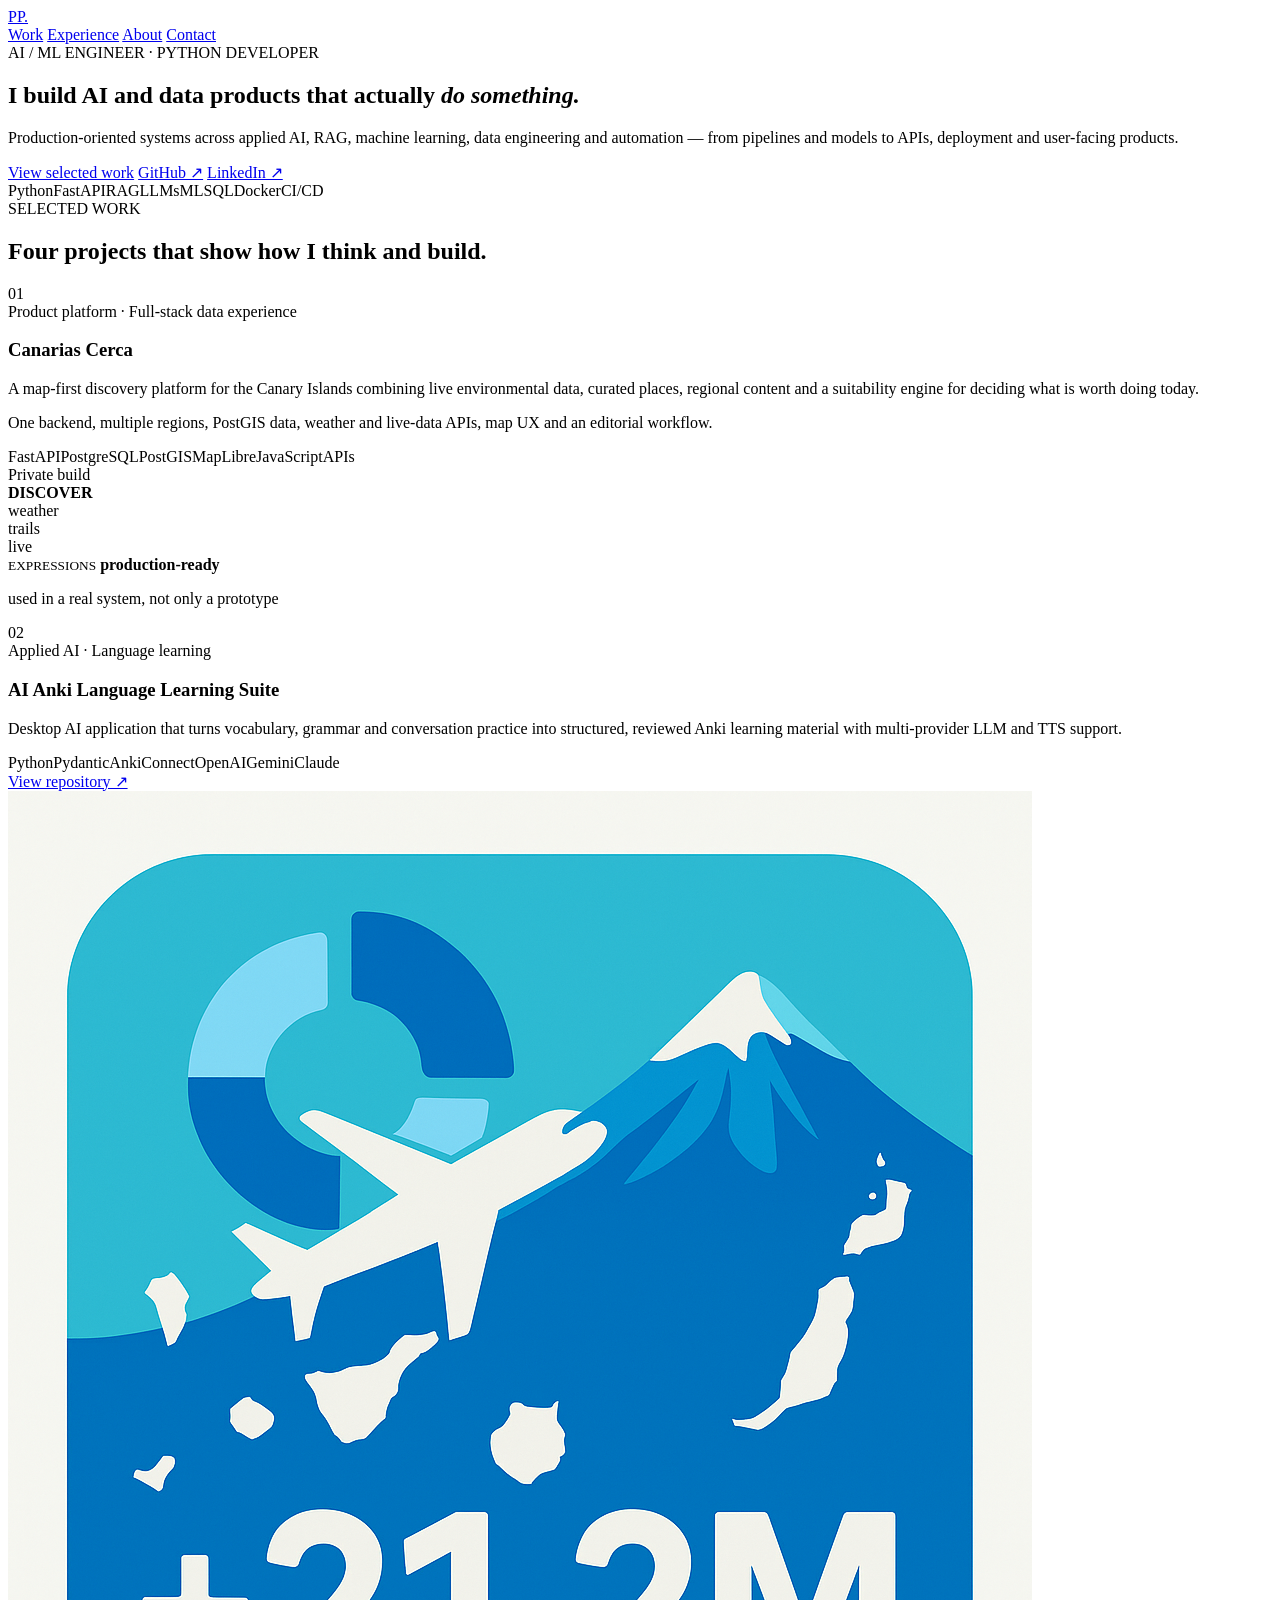
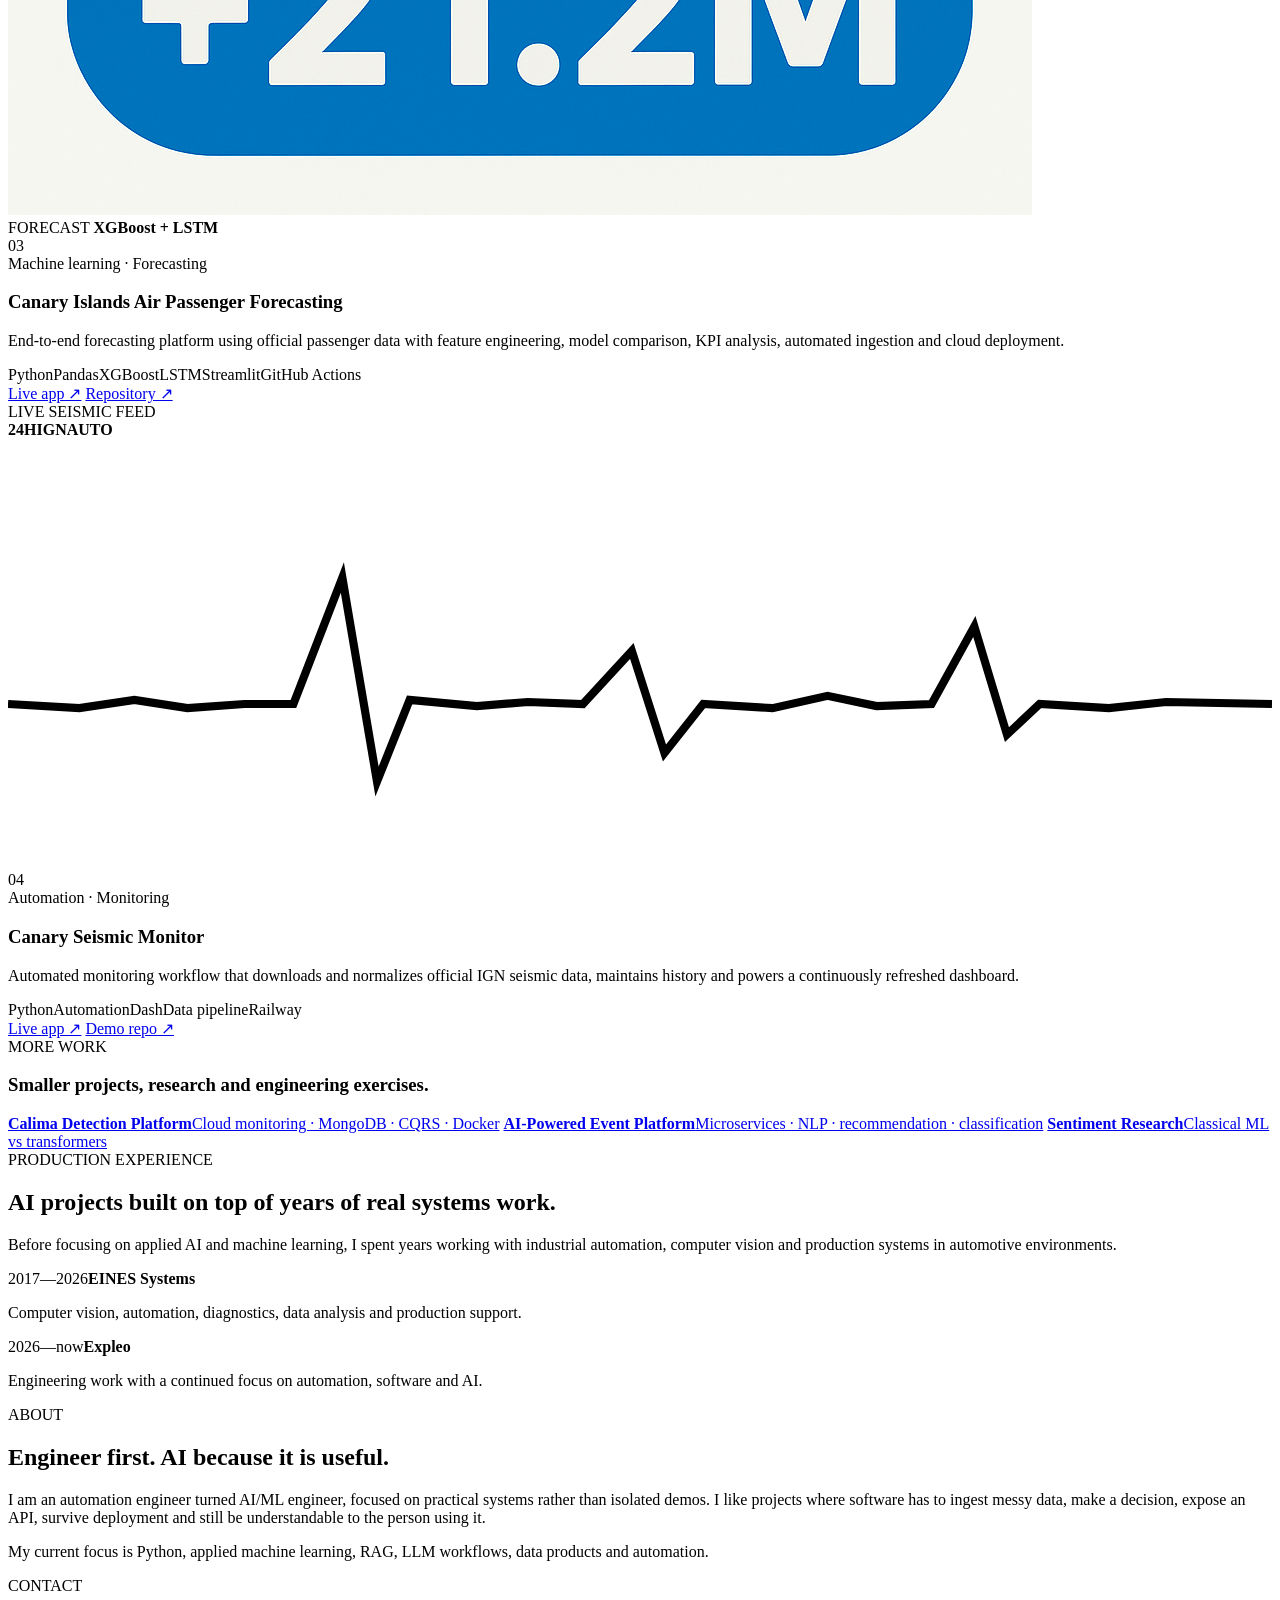
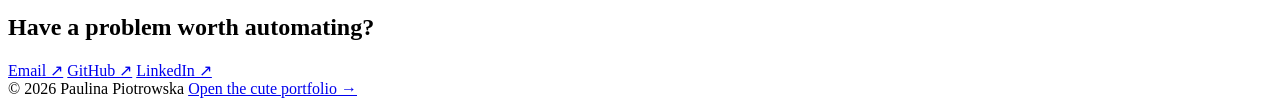
==== v2/index.html @ 3b8c7a85 "Add new portfolio v2" ====
<!DOCTYPE html>
<html lang="en">
<head>
  <meta charset="UTF-8">
  <meta name="viewport" content="width=device-width, initial-scale=1.0">
  <meta name="description" content="Paulina Piotrowska — AI/ML Engineer and Python Developer building production-oriented AI, data and automation systems.">
  <title>Paulina Piotrowska — AI/ML Engineer</title>
  <link rel="preconnect" href="https://fonts.googleapis.com">
  <link rel="preconnect" href="https://fonts.gstatic.com" crossorigin>
  <link href="https://fonts.googleapis.com/css2?family=DM+Sans:wght@400;500;600;700&family=Manrope:wght@500;600;700;800&display=swap" rel="stylesheet">
  <link rel="stylesheet" href="styles.css">
</head>
<body>
  <header class="site-header">
    <a class="brand" href="#top">PP<span>.</span></a>
    <nav aria-label="Primary navigation">
      <a href="#work">Work</a>
      <a href="#experience">Experience</a>
      <a href="#about">About</a>
      <a href="#contact">Contact</a>
    </nav>
  </header>

  <main id="top">
    <section class="hero shell">
      <div class="eyebrow">AI / ML ENGINEER · PYTHON DEVELOPER</div>
      <h1>I build AI and data products that actually <em>do something.</em></h1>
      <p class="hero-copy">
        Production-oriented systems across applied AI, RAG, machine learning, data engineering
        and automation — from pipelines and models to APIs, deployment and user-facing products.
      </p>
      <div class="hero-actions">
        <a class="button primary" href="#work">View selected work</a>
        <a class="button ghost" href="https://github.com/paulinap92" target="_blank" rel="noopener noreferrer">GitHub ↗</a>
        <a class="button ghost" href="https://www.linkedin.com/in/paulina-piotrowska-859b17122/" target="_blank" rel="noopener noreferrer">LinkedIn ↗</a>
      </div>
      <div class="hero-meta" aria-label="Core technologies">
        <span>Python</span><span>FastAPI</span><span>RAG</span><span>LLMs</span><span>ML</span><span>SQL</span><span>Docker</span><span>CI/CD</span>
      </div>
    </section>

    <section id="work" class="shell work-section">
      <div class="section-heading">
        <span class="kicker">SELECTED WORK</span>
        <h2>Four projects that show how I think and build.</h2>
      </div>

      <article class="project project-featured">
        <div class="project-copy">
          <div class="project-number">01</div>
          <div class="project-label">Product platform · Full-stack data experience</div>
          <h3>Canarias Cerca</h3>
          <p>
            A map-first discovery platform for the Canary Islands combining live environmental data,
            curated places, regional content and a suitability engine for deciding what is worth doing today.
          </p>
          <p class="project-detail">
            One backend, multiple regions, PostGIS data, weather and live-data APIs, map UX and an editorial workflow.
          </p>
          <div class="stack">
            <span>FastAPI</span><span>PostgreSQL</span><span>PostGIS</span><span>MapLibre</span><span>JavaScript</span><span>APIs</span>
          </div>
          <div class="project-links">
            <span class="private-badge">Private build</span>
          </div>
        </div>
        <div class="project-visual map-visual" aria-hidden="true">
          <div class="map-topbar"><span></span><span></span><span></span></div>
          <div class="map-sidebar">
            <strong>DISCOVER</strong>
            <i></i><i></i><i class="short"></i>
            <div class="mini-cards"><b></b><b></b><b></b></div>
          </div>
          <div class="island island-one"></div>
          <div class="island island-two"></div>
          <div class="island island-three"></div>
          <div class="map-chip chip-one">weather</div>
          <div class="map-chip chip-two">trails</div>
          <div class="map-chip chip-three">live</div>
        </div>
      </article>

      <div class="project-grid">
        <article class="project compact">
          <div class="project-visual anki-visual" aria-hidden="true">
            <div class="window-bar"><span></span><span></span><span></span></div>
            <div class="anki-layout">
              <div class="anki-nav"></div>
              <div class="anki-main">
                <div class="line wide"></div><div class="line"></div>
                <div class="anki-card">
                  <small>EXPRESSIONS</small>
                  <strong>production-ready</strong>
                  <p>used in a real system, not only a prototype</p>
                </div>
                <div class="anki-buttons"><b></b><b></b><b></b></div>
              </div>
            </div>
          </div>
          <div class="project-number">02</div>
          <div class="project-label">Applied AI · Language learning</div>
          <h3>AI Anki Language Learning Suite</h3>
          <p>
            Desktop AI application that turns vocabulary, grammar and conversation practice into structured,
            reviewed Anki learning material with multi-provider LLM and TTS support.
          </p>
          <div class="stack">
            <span>Python</span><span>Pydantic</span><span>AnkiConnect</span><span>OpenAI</span><span>Gemini</span><span>Claude</span>
          </div>
          <a class="text-link" href="https://github.com/paulinap92/ai-anki-language-assistant" target="_blank" rel="noopener noreferrer">View repository ↗</a>
        </article>

        <article class="project compact">
          <div class="project-visual forecast-visual">
            <img src="../dashboard_icon.png" alt="Air passenger forecasting dashboard preview">
            <div class="forecast-overlay">
              <span>FORECAST</span>
              <strong>XGBoost + LSTM</strong>
            </div>
          </div>
          <div class="project-number">03</div>
          <div class="project-label">Machine learning · Forecasting</div>
          <h3>Canary Islands Air Passenger Forecasting</h3>
          <p>
            End-to-end forecasting platform using official passenger data with feature engineering,
            model comparison, KPI analysis, automated ingestion and cloud deployment.
          </p>
          <div class="stack">
            <span>Python</span><span>Pandas</span><span>XGBoost</span><span>LSTM</span><span>Streamlit</span><span>GitHub Actions</span>
          </div>
          <div class="dual-links">
            <a class="text-link" href="https://canary-islands-air-passenger-forecasting-vzjqeewcif6zozww6edre.streamlit.app/" target="_blank" rel="noopener noreferrer">Live app ↗</a>
            <a class="text-link muted" href="https://github.com/paulinap92/canary-islands-air-passenger-forecasting" target="_blank" rel="noopener noreferrer">Repository ↗</a>
          </div>
        </article>

        <article class="project compact">
          <div class="project-visual seismic-visual" aria-hidden="true">
            <div class="seismic-header">LIVE SEISMIC FEED</div>
            <div class="seismic-kpis"><b>24H</b><b>IGN</b><b>AUTO</b></div>
            <svg viewBox="0 0 620 210" role="presentation">
              <polyline points="0,130 35,132 62,128 88,132 116,130 140,130 164,68 181,168 197,128 230,131 255,129 282,130 306,104 322,154 341,130 375,132 402,126 426,131 453,130 474,92 490,145 506,130 540,132 568,129 620,130" fill="none" stroke="currentColor" stroke-width="4"/>
            </svg>
          </div>
          <div class="project-number">04</div>
          <div class="project-label">Automation · Monitoring</div>
          <h3>Canary Seismic Monitor</h3>
          <p>
            Automated monitoring workflow that downloads and normalizes official IGN seismic data,
            maintains history and powers a continuously refreshed dashboard.
          </p>
          <div class="stack">
            <span>Python</span><span>Automation</span><span>Dash</span><span>Data pipeline</span><span>Railway</span>
          </div>
          <div class="dual-links">
            <a class="text-link" href="https://canary-seismic-monitor-production.up.railway.app/" target="_blank" rel="noopener noreferrer">Live app ↗</a>
            <a class="text-link muted" href="https://github.com/everyday-automated/canary-seismic-monitor-demo" target="_blank" rel="noopener noreferrer">Demo repo ↗</a>
          </div>
        </article>
      </div>

      <div class="more-work">
        <div>
          <span class="kicker">MORE WORK</span>
          <h3>Smaller projects, research and engineering exercises.</h3>
        </div>
        <div class="more-links">
          <a href="https://github.com/paulinap92/calima-detection-dashboard" target="_blank" rel="noopener noreferrer"><strong>Calima Detection Platform</strong><span>Cloud monitoring · MongoDB · CQRS · Docker</span></a>
          <a href="https://github.com/paulinap92/event-platform-ml-microservices" target="_blank" rel="noopener noreferrer"><strong>AI-Powered Event Platform</strong><span>Microservices · NLP · recommendation · classification</span></a>
          <a href="https://github.com/paulinap92/sentiment-analysis-research" target="_blank" rel="noopener noreferrer"><strong>Sentiment Research</strong><span>Classical ML vs transformers</span></a>
        </div>
      </div>
    </section>

    <section id="experience" class="experience-section">
      <div class="shell experience-inner">
        <div>
          <span class="kicker light">PRODUCTION EXPERIENCE</span>
          <h2>AI projects built on top of years of real systems work.</h2>
        </div>
        <div class="experience-copy">
          <p>
            Before focusing on applied AI and machine learning, I spent years working with industrial automation,
            computer vision and production systems in automotive environments.
          </p>
          <div class="timeline">
            <div><span>2017—2026</span><strong>EINES Systems</strong><p>Computer vision, automation, diagnostics, data analysis and production support.</p></div>
            <div><span>2026—now</span><strong>Expleo</strong><p>Engineering work with a continued focus on automation, software and AI.</p></div>
          </div>
        </div>
      </div>
    </section>

    <section id="about" class="shell about-section">
      <div class="portrait" aria-label="Portrait of Paulina Piotrowska"></div>
      <div class="about-copy">
        <span class="kicker">ABOUT</span>
        <h2>Engineer first. AI because it is useful.</h2>
        <p>
          I am an automation engineer turned AI/ML engineer, focused on practical systems rather than isolated demos.
          I like projects where software has to ingest messy data, make a decision, expose an API, survive deployment
          and still be understandable to the person using it.
        </p>
        <p>
          My current focus is Python, applied machine learning, RAG, LLM workflows, data products and automation.
        </p>
      </div>
    </section>

    <section id="contact" class="contact-section shell">
      <span class="kicker">CONTACT</span>
      <h2>Have a problem worth automating?</h2>
      <div class="contact-links">
        <a href="mailto:paulina.piotrowska.p@gmail.com">Email ↗</a>
        <a href="https://github.com/paulinap92" target="_blank" rel="noopener noreferrer">GitHub ↗</a>
        <a href="https://www.linkedin.com/in/paulina-piotrowska-859b17122/" target="_blank" rel="noopener noreferrer">LinkedIn ↗</a>
      </div>
    </section>
  </main>

  <footer class="shell">
    <span>© 2026 Paulina Piotrowska</span>
    <a href="../">Open the cute portfolio →</a>
  </footer>
</body>
</html>
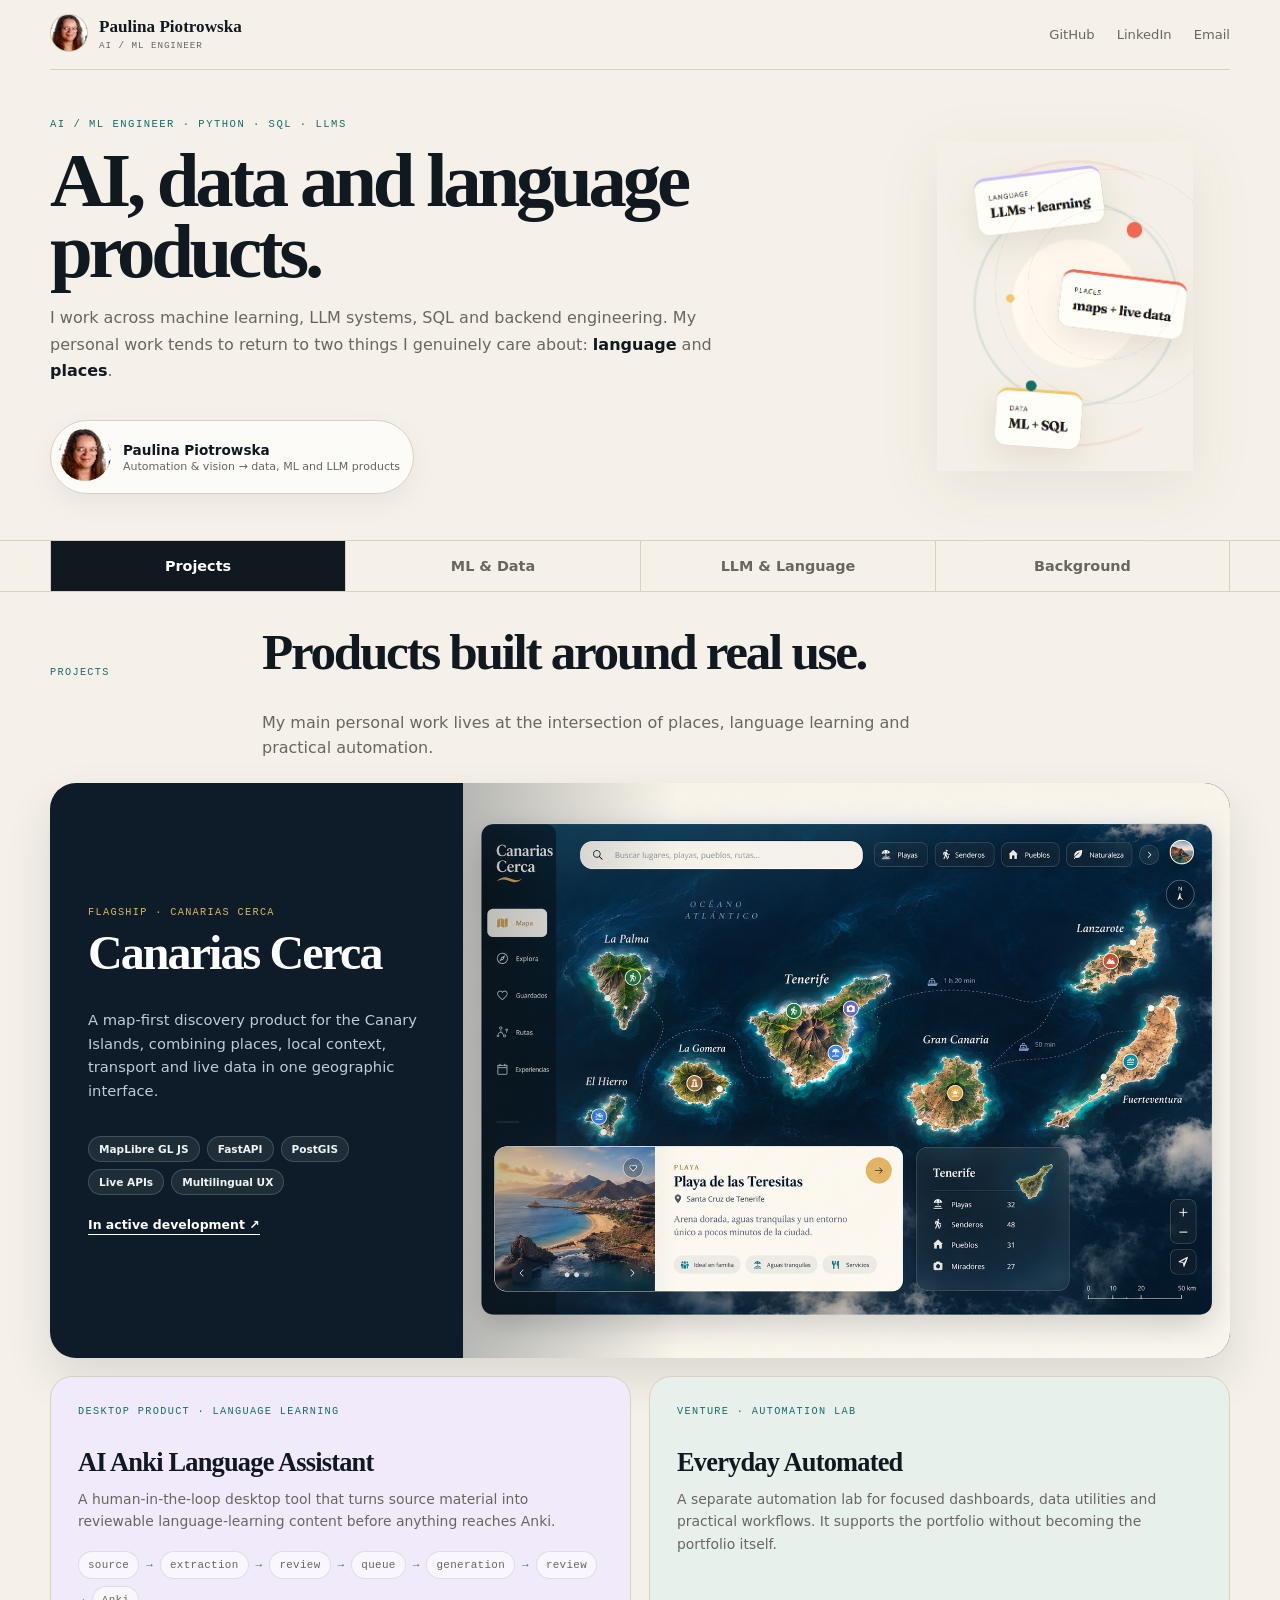
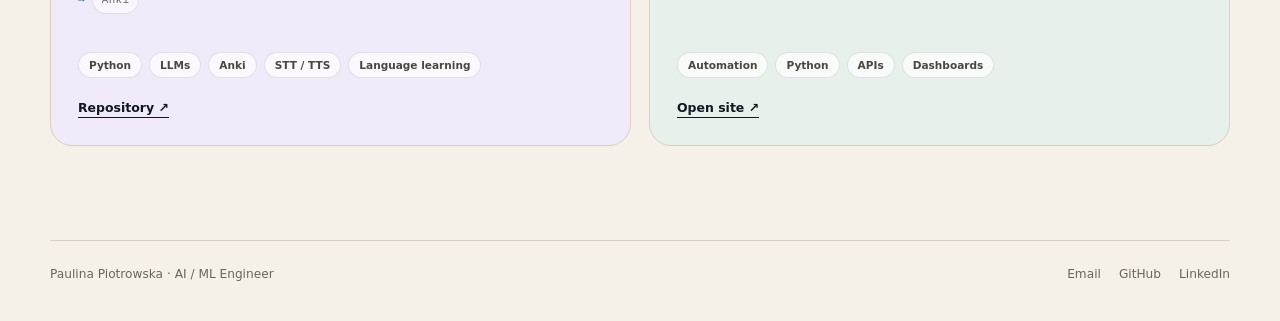
==== commit 9d8cb8cc: "Publish portfolio redesign v17" ====
--- a/v2/index.html
+++ b/v2/index.html
@@ -1,226 +1,141 @@
 <!DOCTYPE html>
+
 <html lang="en">
 <head>
-  <meta charset="UTF-8">
-  <meta name="viewport" content="width=device-width, initial-scale=1.0">
-  <meta name="description" content="Paulina Piotrowska — AI/ML Engineer and Python Developer building production-oriented AI, data and automation systems.">
-  <title>Paulina Piotrowska — AI/ML Engineer</title>
-  <link rel="preconnect" href="https://fonts.googleapis.com">
-  <link rel="preconnect" href="https://fonts.gstatic.com" crossorigin>
-  <link href="https://fonts.googleapis.com/css2?family=DM+Sans:wght@400;500;600;700&family=Manrope:wght@500;600;700;800&display=swap" rel="stylesheet">
-  <link rel="stylesheet" href="styles.css">
+<meta charset="utf-8"/>
+<meta content="width=device-width,initial-scale=1" name="viewport"/>
+<title>Paulina Piotrowska — AI / ML Engineer</title>
+<meta content="Paulina Piotrowska — AI/ML, data, language and travel products." name="description"/>
+<style>
+:root{--bg:#f5f1e8;--surface:#fffdf8;--ink:#101820;--muted:#68665f;--line:#d8d0c3;--gold:#e2b24d;--teal:#176d6b;--lav:#ddd4fa;--coral:#ef6a50;--dark:#0d1d29;--serif:Georgia,'Times New Roman',serif;--sans:Inter,ui-sans-serif,system-ui,-apple-system,'Segoe UI',sans-serif;--mono:'SFMono-Regular',Consolas,monospace}
+*{box-sizing:border-box} html{scroll-behavior:smooth} body{margin:0;background:var(--bg);color:var(--ink);font-family:var(--sans)} a{color:inherit} button{font:inherit} .shell{width:min(1180px,calc(100% - 40px));margin:auto}
+.topbar{height:70px;border-bottom:1px solid var(--line);display:flex;align-items:center;justify-content:space-between} .brand{display:flex;align-items:center;gap:11px;text-decoration:none} .brand-photo{width:38px;height:38px;border-radius:50%;object-fit:cover;border:1px solid rgba(16,24,32,.12);background:#e8e1d7} .brand-name{font-family:var(--serif);font-size:1.07rem;font-weight:700;line-height:1} .brand-role{font-family:var(--mono);font-size:.58rem;letter-spacing:.1em;color:var(--muted);margin-top:4px} .toplinks{display:flex;gap:22px;align-items:center} .toplinks a{font-size:.82rem;color:var(--muted);text-decoration:none} .toplinks a:hover{color:var(--ink)}
+.hero{display:grid;grid-template-columns:minmax(0,1.15fr) 360px;gap:54px;align-items:center;padding:62px 0 58px} .eyebrow{font-family:var(--mono);font-size:.66rem;letter-spacing:.14em;text-transform:uppercase;color:var(--teal)} .hero h1{font-family:var(--serif);font-size:clamp(3.2rem,6vw,5.75rem);line-height:.92;letter-spacing:-.055em;margin:16px 0 18px;max-width:740px} .hero-copy>p{max-width:670px;color:var(--muted);line-height:1.65;font-size:1rem} .hero-copy strong{color:var(--ink)} .profile-chip{display:inline-flex;align-items:center;gap:12px;margin-top:20px;padding:8px 13px 8px 8px;background:rgba(255,255,255,.7);border:1px solid var(--line);border-radius:999px;box-shadow:0 10px 28px rgba(30,25,20,.05)} .profile-chip img{width:52px;height:52px;border-radius:50%;object-fit:cover;background:#e9e1d6} .profile-chip b{display:block;font-size:.85rem} .profile-chip span{display:block;font-size:.69rem;color:var(--muted);margin-top:2px} .orbit-wrap{height:330px;display:flex;justify-content:center;align-items:center} .orbit-wrap img{max-width:100%;height:100%;object-fit:contain;filter:drop-shadow(0 16px 30px rgba(43,36,28,.07))}
+.tabs-wrap{position:sticky;top:0;z-index:40;background:rgba(245,241,232,.93);backdrop-filter:blur(12px);border-top:1px solid var(--line);border-bottom:1px solid var(--line)} .tabs{display:grid;grid-template-columns:repeat(4,1fr);gap:0} .tab{border:0;border-left:1px solid var(--line);background:transparent;color:var(--muted);padding:17px 20px;cursor:pointer;font-weight:700;font-size:.9rem} .tab:last-child{border-right:1px solid var(--line)} .tab:hover{color:var(--ink)} .tab.active{background:var(--ink);color:#fff} .panel{display:none;padding:34px 0 94px} .panel.active{display:block;animation:fade .18s ease} @keyframes fade{from{opacity:.35;transform:translateY(4px)}to{opacity:1;transform:none}}
+.panel-head{display:grid;grid-template-columns:180px 1fr;gap:32px;align-items:end;margin-bottom:22px} .panel-head h2{font-family:var(--serif);font-size:clamp(2.2rem,4vw,3.7rem);line-height:1;letter-spacing:-.045em;margin:0} .panel-head p{grid-column:2;color:var(--muted);line-height:1.6;max-width:720px;margin:0} .section-label{font-family:var(--mono);font-size:.64rem;letter-spacing:.13em;color:var(--teal);text-transform:uppercase}
+.feature{display:grid;grid-template-columns:.7fr 1.3fr;min-height:505px;background:#0d1c28;border-radius:26px;overflow:hidden;color:white;box-shadow:0 20px 46px rgba(20,31,39,.12)} .feature-copy{padding:42px 38px;display:flex;flex-direction:column;justify-content:center} .feature-copy .section-label{color:#d9b761} .feature h3{font-family:var(--serif);font-size:3rem;line-height:.98;margin:11px 0 17px;letter-spacing:-.04em} .feature p{color:#c0ccd3;line-height:1.63;font-size:.92rem} .feature-image{min-height:505px;position:relative;overflow:hidden} .feature-image img{width:100%;height:100%;object-fit:cover;object-position:center top;display:block} .feature-image:after{content:'';position:absolute;inset:0;background:linear-gradient(90deg,rgba(13,28,40,.28),transparent 28%)} .tags{display:flex;flex-wrap:wrap;gap:7px;margin-top:18px} .tag{display:inline-flex;align-items:center;border:1px solid rgba(16,24,32,.11);background:rgba(255,255,255,.7);border-radius:999px;padding:6px 10px;font-size:.66rem;font-weight:700;color:#494740} .feature .tag{background:rgba(255,255,255,.08);border-color:rgba(255,255,255,.16);color:#eef4f6} .cta{display:inline-flex;align-items:center;gap:8px;margin-top:22px;font-size:.78rem;font-weight:800;text-decoration:none;border-bottom:1px solid currentColor;padding-bottom:2px;align-self:flex-start}
+.product-grid{display:grid;grid-template-columns:repeat(2,1fr);gap:18px;margin-top:18px} .product-card{background:var(--surface);border:1px solid var(--line);border-radius:22px;padding:27px;min-height:250px;display:flex;flex-direction:column} .product-card.lav{background:#f0eafb} .product-card.green{background:#e8f0ec} .product-icon{width:52px;height:52px;border-radius:16px;display:grid;place-items:center;background:rgba(255,255,255,.8);border:1px solid rgba(16,24,32,.08);font-size:1.45rem} .product-card h3{font-family:var(--serif);font-size:1.65rem;margin:18px 0 10px;letter-spacing:-.03em} .product-card p{color:var(--muted);font-size:.87rem;line-height:1.6;margin:0} .product-card .tags{margin-top:auto;padding-top:18px}
+.foundations{display:grid;grid-template-columns:repeat(4,1fr);gap:12px;margin:18px 0 30px} .foundation{border:1px solid var(--line);border-radius:18px;padding:20px;background:var(--surface)} .foundation:nth-child(1){background:#f3eaf8} .foundation:nth-child(2){background:#e4eeea} .foundation:nth-child(3){background:#f4e5df} .foundation:nth-child(4){background:#f3ecd9} .foundation h3{font-family:var(--serif);font-size:1.18rem;margin:0 0 10px} .foundation p{font-size:.8rem;color:var(--muted);line-height:1.55;margin:0} .formula{font-family:var(--mono);font-size:.68rem;color:#4f4c47;margin-top:12px}
+.data-grid{display:grid;grid-template-columns:1fr 1fr;gap:18px} .data-card{background:var(--surface);border:1px solid var(--line);border-radius:24px;overflow:hidden;display:flex;flex-direction:column} .data-visual{height:330px;overflow:hidden;background:#09243a} .data-visual img{width:100%;height:100%;display:block;object-fit:cover} .data-copy{padding:26px} .data-copy h3{font-family:var(--serif);font-size:1.78rem;line-height:1.05;letter-spacing:-.035em;margin:7px 0 12px} .data-copy p{color:var(--muted);line-height:1.58;font-size:.86rem;margin:0} .data-copy .tags{margin-top:17px}
+.llm-grid{display:grid;grid-template-columns:repeat(3,1fr);gap:16px} .llm-card{border:1px solid var(--line);border-radius:22px;padding:26px;background:var(--surface);min-height:335px;display:flex;flex-direction:column} .llm-card:nth-child(1){background:#efe9fa} .llm-card:nth-child(2){background:#e4efeb} .llm-card:nth-child(3){background:#f5e7e0} .llm-card h3{font-family:var(--serif);font-size:1.55rem;line-height:1.08;letter-spacing:-.03em;margin:16px 0 10px} .llm-card p{font-size:.84rem;color:var(--muted);line-height:1.6} .llm-card ul{padding-left:18px;color:#4d4a45;font-size:.79rem;line-height:1.58;margin:13px 0 0} .llm-card .tags{margin-top:auto;padding-top:14px} .work-strip{margin-top:18px;border:1px solid var(--line);border-radius:20px;background:#171c20;color:white;padding:25px;display:grid;grid-template-columns:180px repeat(3,1fr);gap:20px} .work-strip h3{font-family:var(--serif);font-size:1.45rem;margin:6px 0 0} .work-strip div:not(:first-child){border-left:1px solid #343a3f;padding-left:18px} .work-strip b{display:block;font-size:.82rem;margin-bottom:7px} .work-strip span{color:#abb2b6;font-size:.75rem;line-height:1.5;display:block}
+.bg-grid{display:grid;grid-template-columns:1.2fr .8fr;gap:20px} .timeline{border-top:1px solid var(--line)} .job{display:grid;grid-template-columns:128px 1fr;gap:24px;padding:24px 0;border-bottom:1px solid var(--line)} .job-date{font-family:var(--mono);font-size:.63rem;color:var(--muted);padding-top:3px} .job h3{font-family:var(--serif);font-size:1.3rem;margin:0 0 5px} .job .place{font-size:.75rem;font-weight:700;color:var(--teal);margin:0 0 10px} .job p,.job li{color:var(--muted);font-size:.82rem;line-height:1.55} .job ul{margin:10px 0 0;padding-left:18px} .edu-card{border:1px solid var(--line);border-radius:22px;padding:25px;background:var(--surface);margin-bottom:16px} .edu-card.thesis{background:#eee8f8} .edu-card h3{font-family:var(--serif);font-size:1.45rem;margin:8px 0 4px} .edu-card h4{font-family:var(--serif);font-size:1.22rem;line-height:1.18;margin:14px 0 8px} .edu-card p{color:var(--muted);font-size:.83rem;line-height:1.57} .stack{margin-top:18px;border:1px solid var(--line);border-radius:20px;overflow:hidden;background:var(--surface)} .stack-row{display:grid;grid-template-columns:120px 1fr;gap:14px;padding:13px 17px;border-bottom:1px solid var(--line);font-size:.75rem} .stack-row:last-child{border-bottom:0} .stack-row b{color:var(--ink)} .stack-row span{color:var(--muted);line-height:1.5}
+.footer{border-top:1px solid var(--line);padding:26px 0 38px;color:var(--muted);font-size:.76rem;display:flex;justify-content:space-between} .footer div{display:flex;gap:18px} .footer a{text-decoration:none}
+@media(max-width:900px){.hero{grid-template-columns:1fr;gap:24px}.orbit-wrap{height:280px;justify-content:flex-start}.orbit-wrap img{max-width:360px}.feature{grid-template-columns:1fr}.feature-image{min-height:400px}.product-grid,.data-grid{grid-template-columns:1fr}.foundations{grid-template-columns:1fr 1fr}.llm-grid{grid-template-columns:1fr}.work-strip{grid-template-columns:1fr}.work-strip div:not(:first-child){border-left:0;border-top:1px solid #343a3f;padding-left:0;padding-top:14px}.bg-grid{grid-template-columns:1fr}}
+@media(max-width:620px){.shell{width:min(100% - 24px,1180px)}.toplinks{display:none}.hero{padding:44px 0}.hero h1{font-size:3.2rem}.orbit-wrap{height:240px}.tabs{grid-template-columns:repeat(4,minmax(130px,1fr));overflow:auto}.tabs-wrap{overflow:hidden}.tab{white-space:nowrap;padding:14px 13px}.panel{padding-top:26px}.panel-head{grid-template-columns:1fr;gap:8px}.panel-head p{grid-column:auto}.feature-copy{padding:29px 24px}.feature h3{font-size:2.35rem}.feature-image{min-height:300px}.product-grid{grid-template-columns:1fr}.foundations{grid-template-columns:1fr}.data-visual{height:270px}.job{grid-template-columns:1fr;gap:7px}.footer{flex-direction:column;gap:13px}}
+
+
+/* v16 review refinements */
+.hero{padding-top:48px;padding-bottom:46px;grid-template-columns:minmax(0,1.18fr) 330px;gap:44px}
+.orbit-wrap img{max-height:330px;object-fit:contain}
+.profile-chip img,.brand-photo{object-position:center}
+.feature-image img,.data-visual img{width:100%;height:100%;object-fit:cover;display:block}
+.feature-image{min-height:340px}
+.data-visual{min-height:250px}
+.no-icon-card{padding-top:28px}
+.no-icon-card .section-label{margin-bottom:12px}
+.flowline{display:flex;flex-wrap:wrap;gap:7px;align-items:center;margin:18px 0 20px;font-family:var(--mono);font-size:.68rem;letter-spacing:.03em;color:var(--muted)}
+.flowline span{background:rgba(255,255,255,.58);border:1px solid rgba(16,24,32,.11);border-radius:999px;padding:7px 9px}.flowline i{font-style:normal;color:var(--teal)}
+.metric-row{display:flex;gap:8px;margin:16px 0 4px}.metric-row span{font-family:var(--mono);font-size:.62rem;border:1px solid var(--line);border-radius:999px;padding:6px 9px;background:rgba(255,255,255,.5)}
+.ml-foundation-wide{margin-top:22px;border:1px solid var(--line);border-radius:24px;background:var(--surface);padding:28px;display:grid;grid-template-columns:minmax(230px,.8fr) 1.6fr;gap:28px;align-items:center}.ml-foundation-wide h3{font-family:var(--serif);font-size:1.55rem;margin:.35rem 0}.ml-foundation-wide p{color:var(--muted);line-height:1.6;margin:0}.foundation-list{display:flex;flex-wrap:wrap;gap:10px}.foundation-list span{background:#efe8da;border-radius:999px;padding:10px 13px;font-size:.78rem}
+.product-led .llm-card{min-height:100%}.compact-strip{margin-top:22px}
+@media(max-width:800px){.hero{grid-template-columns:1fr;padding-top:34px}.orbit-wrap{max-width:330px;margin:0 auto}.ml-foundation-wide{grid-template-columns:1fr}.feature-image{min-height:240px}.data-visual{min-height:220px}}
+</style>
 </head>
 <body>
-  <header class="site-header">
-    <a class="brand" href="#top">PP<span>.</span></a>
-    <nav aria-label="Primary navigation">
-      <a href="#work">Work</a>
-      <a href="#experience">Experience</a>
-      <a href="#about">About</a>
-      <a href="#contact">Contact</a>
-    </nav>
-  </header>
-
-  <main id="top">
-    <section class="hero shell">
-      <div class="eyebrow">AI / ML ENGINEER · PYTHON DEVELOPER</div>
-      <h1>I build AI and data products that actually <em>do something.</em></h1>
-      <p class="hero-copy">
-        Production-oriented systems across applied AI, RAG, machine learning, data engineering
-        and automation — from pipelines and models to APIs, deployment and user-facing products.
-      </p>
-      <div class="hero-actions">
-        <a class="button primary" href="#work">View selected work</a>
-        <a class="button ghost" href="https://github.com/paulinap92" target="_blank" rel="noopener noreferrer">GitHub ↗</a>
-        <a class="button ghost" href="https://www.linkedin.com/in/paulina-piotrowska-859b17122/" target="_blank" rel="noopener noreferrer">LinkedIn ↗</a>
-      </div>
-      <div class="hero-meta" aria-label="Core technologies">
-        <span>Python</span><span>FastAPI</span><span>RAG</span><span>LLMs</span><span>ML</span><span>SQL</span><span>Docker</span><span>CI/CD</span>
-      </div>
-    </section>
-
-    <section id="work" class="shell work-section">
-      <div class="section-heading">
-        <span class="kicker">SELECTED WORK</span>
-        <h2>Four projects that show how I think and build.</h2>
-      </div>
-
-      <article class="project project-featured">
-        <div class="project-copy">
-          <div class="project-number">01</div>
-          <div class="project-label">Product platform · Full-stack data experience</div>
-          <h3>Canarias Cerca</h3>
-          <p>
-            A map-first discovery platform for the Canary Islands combining live environmental data,
-            curated places, regional content and a suitability engine for deciding what is worth doing today.
-          </p>
-          <p class="project-detail">
-            One backend, multiple regions, PostGIS data, weather and live-data APIs, map UX and an editorial workflow.
-          </p>
-          <div class="stack">
-            <span>FastAPI</span><span>PostgreSQL</span><span>PostGIS</span><span>MapLibre</span><span>JavaScript</span><span>APIs</span>
-          </div>
-          <div class="project-links">
-            <span class="private-badge">Private build</span>
-          </div>
-        </div>
-        <div class="project-visual map-visual" aria-hidden="true">
-          <div class="map-topbar"><span></span><span></span><span></span></div>
-          <div class="map-sidebar">
-            <strong>DISCOVER</strong>
-            <i></i><i></i><i class="short"></i>
-            <div class="mini-cards"><b></b><b></b><b></b></div>
-          </div>
-          <div class="island island-one"></div>
-          <div class="island island-two"></div>
-          <div class="island island-three"></div>
-          <div class="map-chip chip-one">weather</div>
-          <div class="map-chip chip-two">trails</div>
-          <div class="map-chip chip-three">live</div>
-        </div>
-      </article>
-
-      <div class="project-grid">
-        <article class="project compact">
-          <div class="project-visual anki-visual" aria-hidden="true">
-            <div class="window-bar"><span></span><span></span><span></span></div>
-            <div class="anki-layout">
-              <div class="anki-nav"></div>
-              <div class="anki-main">
-                <div class="line wide"></div><div class="line"></div>
-                <div class="anki-card">
-                  <small>EXPRESSIONS</small>
-                  <strong>production-ready</strong>
-                  <p>used in a real system, not only a prototype</p>
-                </div>
-                <div class="anki-buttons"><b></b><b></b><b></b></div>
-              </div>
-            </div>
-          </div>
-          <div class="project-number">02</div>
-          <div class="project-label">Applied AI · Language learning</div>
-          <h3>AI Anki Language Learning Suite</h3>
-          <p>
-            Desktop AI application that turns vocabulary, grammar and conversation practice into structured,
-            reviewed Anki learning material with multi-provider LLM and TTS support.
-          </p>
-          <div class="stack">
-            <span>Python</span><span>Pydantic</span><span>AnkiConnect</span><span>OpenAI</span><span>Gemini</span><span>Claude</span>
-          </div>
-          <a class="text-link" href="https://github.com/paulinap92/ai-anki-language-assistant" target="_blank" rel="noopener noreferrer">View repository ↗</a>
-        </article>
-
-        <article class="project compact">
-          <div class="project-visual forecast-visual">
-            <img src="../dashboard_icon.png" alt="Air passenger forecasting dashboard preview">
-            <div class="forecast-overlay">
-              <span>FORECAST</span>
-              <strong>XGBoost + LSTM</strong>
-            </div>
-          </div>
-          <div class="project-number">03</div>
-          <div class="project-label">Machine learning · Forecasting</div>
-          <h3>Canary Islands Air Passenger Forecasting</h3>
-          <p>
-            End-to-end forecasting platform using official passenger data with feature engineering,
-            model comparison, KPI analysis, automated ingestion and cloud deployment.
-          </p>
-          <div class="stack">
-            <span>Python</span><span>Pandas</span><span>XGBoost</span><span>LSTM</span><span>Streamlit</span><span>GitHub Actions</span>
-          </div>
-          <div class="dual-links">
-            <a class="text-link" href="https://canary-islands-air-passenger-forecasting-vzjqeewcif6zozww6edre.streamlit.app/" target="_blank" rel="noopener noreferrer">Live app ↗</a>
-            <a class="text-link muted" href="https://github.com/paulinap92/canary-islands-air-passenger-forecasting" target="_blank" rel="noopener noreferrer">Repository ↗</a>
-          </div>
-        </article>
-
-        <article class="project compact">
-          <div class="project-visual seismic-visual" aria-hidden="true">
-            <div class="seismic-header">LIVE SEISMIC FEED</div>
-            <div class="seismic-kpis"><b>24H</b><b>IGN</b><b>AUTO</b></div>
-            <svg viewBox="0 0 620 210" role="presentation">
-              <polyline points="0,130 35,132 62,128 88,132 116,130 140,130 164,68 181,168 197,128 230,131 255,129 282,130 306,104 322,154 341,130 375,132 402,126 426,131 453,130 474,92 490,145 506,130 540,132 568,129 620,130" fill="none" stroke="currentColor" stroke-width="4"/>
-            </svg>
-          </div>
-          <div class="project-number">04</div>
-          <div class="project-label">Automation · Monitoring</div>
-          <h3>Canary Seismic Monitor</h3>
-          <p>
-            Automated monitoring workflow that downloads and normalizes official IGN seismic data,
-            maintains history and powers a continuously refreshed dashboard.
-          </p>
-          <div class="stack">
-            <span>Python</span><span>Automation</span><span>Dash</span><span>Data pipeline</span><span>Railway</span>
-          </div>
-          <div class="dual-links">
-            <a class="text-link" href="https://canary-seismic-monitor-production.up.railway.app/" target="_blank" rel="noopener noreferrer">Live app ↗</a>
-            <a class="text-link muted" href="https://github.com/everyday-automated/canary-seismic-monitor-demo" target="_blank" rel="noopener noreferrer">Demo repo ↗</a>
-          </div>
-        </article>
-      </div>
-
-      <div class="more-work">
-        <div>
-          <span class="kicker">MORE WORK</span>
-          <h3>Smaller projects, research and engineering exercises.</h3>
-        </div>
-        <div class="more-links">
-          <a href="https://github.com/paulinap92/calima-detection-dashboard" target="_blank" rel="noopener noreferrer"><strong>Calima Detection Platform</strong><span>Cloud monitoring · MongoDB · CQRS · Docker</span></a>
-          <a href="https://github.com/paulinap92/event-platform-ml-microservices" target="_blank" rel="noopener noreferrer"><strong>AI-Powered Event Platform</strong><span>Microservices · NLP · recommendation · classification</span></a>
-          <a href="https://github.com/paulinap92/sentiment-analysis-research" target="_blank" rel="noopener noreferrer"><strong>Sentiment Research</strong><span>Classical ML vs transformers</span></a>
-        </div>
-      </div>
-    </section>
-
-    <section id="experience" class="experience-section">
-      <div class="shell experience-inner">
-        <div>
-          <span class="kicker light">PRODUCTION EXPERIENCE</span>
-          <h2>AI projects built on top of years of real systems work.</h2>
-        </div>
-        <div class="experience-copy">
-          <p>
-            Before focusing on applied AI and machine learning, I spent years working with industrial automation,
-            computer vision and production systems in automotive environments.
-          </p>
-          <div class="timeline">
-            <div><span>2017—2026</span><strong>EINES Systems</strong><p>Computer vision, automation, diagnostics, data analysis and production support.</p></div>
-            <div><span>2026—now</span><strong>Expleo</strong><p>Engineering work with a continued focus on automation, software and AI.</p></div>
-          </div>
-        </div>
-      </div>
-    </section>
-
-    <section id="about" class="shell about-section">
-      <div class="portrait" aria-label="Portrait of Paulina Piotrowska"></div>
-      <div class="about-copy">
-        <span class="kicker">ABOUT</span>
-        <h2>Engineer first. AI because it is useful.</h2>
-        <p>
-          I am an automation engineer turned AI/ML engineer, focused on practical systems rather than isolated demos.
-          I like projects where software has to ingest messy data, make a decision, expose an API, survive deployment
-          and still be understandable to the person using it.
-        </p>
-        <p>
-          My current focus is Python, applied machine learning, RAG, LLM workflows, data products and automation.
-        </p>
-      </div>
-    </section>
-
-    <section id="contact" class="contact-section shell">
-      <span class="kicker">CONTACT</span>
-      <h2>Have a problem worth automating?</h2>
-      <div class="contact-links">
-        <a href="mailto:paulina.piotrowska.p@gmail.com">Email ↗</a>
-        <a href="https://github.com/paulinap92" target="_blank" rel="noopener noreferrer">GitHub ↗</a>
-        <a href="https://www.linkedin.com/in/paulina-piotrowska-859b17122/" target="_blank" rel="noopener noreferrer">LinkedIn ↗</a>
-      </div>
-    </section>
-  </main>
-
-  <footer class="shell">
-    <span>© 2026 Paulina Piotrowska</span>
-    <a href="../">Open the cute portfolio →</a>
-  </footer>
-</body>
-</html>+<header class="topbar shell">
+<a class="brand" href="#top">
+<picture><img alt="Paulina Piotrowska" class="brand-photo" loading="eager" src="assets/paulina.png"/></picture>
+<div><div class="brand-name">Paulina Piotrowska</div><div class="brand-role">AI / ML ENGINEER</div></div>
+</a>
+<nav class="toplinks"><a href="https://github.com/paulinap92" target="_blank">GitHub</a><a href="https://www.linkedin.com/in/paulina-piotrowska-859b17122/" target="_blank">LinkedIn</a><a href="mailto:paulina.piotrowska.p@gmail.com">Email</a></nav>
+</header>
+<main id="top">
+<section class="hero shell">
+<div class="hero-copy">
+<div class="eyebrow">AI / ML ENGINEER · PYTHON · SQL · LLMs</div>
+<h1>AI, data and language products.</h1>
+<p>I work across machine learning, LLM systems, SQL and backend engineering. My personal work tends to return to two things I genuinely care about: <strong>language</strong> and <strong>places</strong>.</p>
+<div class="profile-chip"><picture><img alt="Paulina Piotrowska" loading="eager" src="assets/paulina.png"/></picture><div><b>Paulina Piotrowska</b><span>Automation &amp; vision → data, ML and LLM products</span></div></div>
+</div>
+<div class="orbit-wrap"><img alt="Language, places and data: LLMs + learning, maps + live data, ML + SQL" src="assets/hero-language-places-data.png"/></div>
+</section>
+<div class="tabs-wrap"><div class="tabs shell" role="tablist">
+<button aria-selected="true" class="tab active" data-tab="projects" role="tab">Projects</button>
+<button aria-selected="false" class="tab" data-tab="ml" role="tab">ML &amp; Data</button>
+<button aria-selected="false" class="tab" data-tab="llm" role="tab">LLM &amp; Language</button>
+<button aria-selected="false" class="tab" data-tab="background" role="tab">Background</button>
+</div></div>
+<section class="panel active shell" data-panel="projects">
+<div class="panel-head"><div class="section-label">PROJECTS</div><h2>Products built around real use.</h2><p>My main personal work lives at the intersection of places, language learning and practical automation.</p></div>
+<article class="feature">
+<div class="feature-copy">
+<div class="section-label">FLAGSHIP · CANARIAS CERCA</div>
+<h3>Canarias Cerca</h3>
+<p>A map-first discovery product for the Canary Islands, combining places, local context, transport and live data in one geographic interface.</p>
+<div class="tags"><span class="tag">MapLibre GL JS</span><span class="tag">FastAPI</span><span class="tag">PostGIS</span><span class="tag">Live APIs</span><span class="tag">Multilingual UX</span></div>
+<span class="cta">In active development ↗</span>
+</div>
+<div class="feature-image"><img alt="Canarias Cerca map-first interface" src="assets/canarias-cerca.png"/></div>
+</article>
+<div class="product-grid">
+<article class="product-card lav no-icon-card">
+<div class="section-label">DESKTOP PRODUCT · LANGUAGE LEARNING</div>
+<h3>AI Anki Language Assistant</h3>
+<p>A human-in-the-loop desktop tool that turns source material into reviewable language-learning content before anything reaches Anki.</p>
+<div class="flowline"><span>source</span><i>→</i><span>extraction</span><i>→</i><span>review</span><i>→</i><span>queue</span><i>→</i><span>generation</span><i>→</i><span>review</span><i>→</i><span>Anki</span></div>
+<div class="tags"><span class="tag">Python</span><span class="tag">LLMs</span><span class="tag">Anki</span><span class="tag">STT / TTS</span><span class="tag">Language learning</span></div>
+<a class="cta" href="https://github.com/paulinap92/ai-anki-language-assistant" target="_blank">Repository ↗</a>
+</article>
+<article class="product-card green no-icon-card">
+<div class="section-label">VENTURE · AUTOMATION LAB</div>
+<h3>Everyday Automated</h3>
+<p>A separate automation lab for focused dashboards, data utilities and practical workflows. It supports the portfolio without becoming the portfolio itself.</p>
+<div class="tags"><span class="tag">Automation</span><span class="tag">Python</span><span class="tag">APIs</span><span class="tag">Dashboards</span></div>
+<a class="cta" href="https://everyday-automated.github.io/" target="_blank">Open site ↗</a>
+</article>
+</div>
+</section>
+<section class="panel shell" data-panel="ml">
+<div class="panel-head"><div class="section-label">ML &amp; DATA</div><h2>From raw data to evaluated models.</h2><p>Time series, environmental monitoring and production-grade data work — with emphasis on feature engineering, evaluation and useful outputs.</p></div>
+<div class="data-grid">
+<article class="data-card"><div class="data-visual"><img alt="Canary Islands air passenger forecasting visual" src="assets/passenger-forecasting.png"/></div><div class="data-copy"><div class="section-label">TIME SERIES · FORECASTING</div><h3>Canary Islands Air Passenger Forecasting</h3><p>Forecasting from official passenger data using lag features and seasonality, comparing XGBoost and LSTM models and exposing results through an interactive dashboard.</p><div class="metric-row"><span>MAE</span><span>RMSE</span><span>MAPE</span></div><div class="tags"><span class="tag">Time series</span><span class="tag">XGBoost</span><span class="tag">LSTM</span><span class="tag">Streamlit / Plotly</span><span class="tag">Automated ingestion</span></div><a class="cta" href="https://github.com/paulinap92/canary-islands-air-passenger-forecasting" target="_blank">Repository ↗</a></div></article>
+<article class="data-card"><div class="data-visual"><img alt="Calima environmental monitoring visual" src="assets/calima.png"/></div><div class="data-copy"><div class="section-label">ENVIRONMENTAL DATA · MONITORING</div><h3>Calima Detection &amp; Air Quality</h3><p>Environmental monitoring for Saharan dust and air quality using Open-Meteo signals, persistent history and explicit event detection.</p><div class="tags"><span class="tag">Open-Meteo</span><span class="tag">PM10 / PM2.5</span><span class="tag">Dust / AOD</span><span class="tag">MongoDB</span><span class="tag">Streamlit / Docker</span></div><a class="cta" href="https://github.com/paulinap92/calima-detection-dashboard" target="_blank">Repository ↗</a></div></article>
+</div>
+<article class="ml-foundation-wide">
+<div><div class="section-label">ML FOUNDATIONS</div><h3>Core methods I use across projects</h3><p>Not a separate demo project — the reusable modelling and data skills underneath the products above.</p></div>
+<div class="foundation-list"><span>Time series</span><span>Feature engineering</span><span>Model evaluation</span><span>SQL</span><span>Data pipelines</span><span>Statistics</span><span>PCA</span><span>Computer vision</span></div>
+</article>
+</section>
+<section class="panel shell" data-panel="llm">
+<div class="panel-head"><div class="section-label">LLM &amp; LANGUAGE</div><h2>Language products, grounded learning and content.</h2><p>Here the LLM is part of a product workflow: generation, retrieval and evaluation serve a concrete learning or writing task.</p></div>
+<div class="llm-grid product-led">
+<article class="llm-card no-icon-card"><div class="section-label">PRODUCT · DESKTOP</div><h3>AI Anki Language Assistant</h3><p>A real language-learning product that uses LLMs to generate structured vocabulary and grammar material while preserving human review before save.</p><ul><li>Prompt contracts and structured outputs</li><li>Generation with validation and deduplication</li><li>Reviewable learning workflow</li><li>Speech support with STT / TTS</li></ul><div class="tags"><span class="tag">Prompt engineering</span><span class="tag">Structured outputs</span><span class="tag">Evaluation</span><span class="tag">Language learning</span></div></article>
+<article class="llm-card no-icon-card"><div class="section-label">PRODUCT · RAG LEARNING</div><h3>RAG Learning &amp; Conversation Tutor</h3><p>A separate learning product for studying from your own materials and practising conversation grounded in what the learner has actually studied.</p><ul><li>Retrieval over learner-owned material</li><li>Grounded conversation instead of generic chat</li><li>Language practice based on relevant context</li><li>RAG pipeline with controlled source use</li></ul><div class="tags"><span class="tag">RAG</span><span class="tag">Retrieval</span><span class="tag">Grounded conversation</span><span class="tag">Language practice</span></div></article>
+<article class="llm-card no-icon-card"><div class="section-label">PRODUCT AREA · CONTENT</div><h3>Multilingual Content Writing</h3><p>Multilingual writing workflows for producing and refining useful content with editorial control, consistent tone and reusable prompts.</p><ul><li>Writing and rewriting</li><li>Localisation and translation</li><li>Summaries and learning content</li><li>Prompt-guided content workflows</li></ul><div class="tags"><span class="tag">Multilingual writing</span><span class="tag">Localisation</span><span class="tag">Prompt engineering</span><span class="tag">Content workflows</span></div></article>
+</div>
+<div class="work-strip compact-strip"><div><div class="section-label" style="color:#dcb965">SHARED LLM PRACTICE</div><h3>Across these products</h3></div><div><b>Prompt engineering</b><span>Clear task contracts, examples and constraints.</span></div><div><b>Structured outputs</b><span>Predictable schemas that application code can validate.</span></div><div><b>Evaluation &amp; retrieval</b><span>Grounding, human review and explicit failure checks.</span></div></div>
+</section>
+<section class="panel shell" data-panel="background">
+<div class="panel-head"><div class="section-label">BACKGROUND</div><h2>Automation and computer vision, evolving into ML systems.</h2><p>My professional work started in industrial automation and machine vision and expanded naturally into Python tooling, production data, diagnostics and ML-focused systems.</p></div>
+<div class="bg-grid">
+<div class="timeline">
+<article class="job"><div class="job-date">2021 — PRESENT</div><div><h3>Machine Vision Engineer / ML Systems</h3><div class="place">EINES SYSTEMS · Konica Minolta Group</div><ul><li>Python tools, production data, SQL Server and MongoDB.</li><li>Logs, diagnostics, reporting and root-cause analysis.</li><li>Industrial computer vision and ML quality-control systems.</li><li>System/model evaluation and production support.</li></ul></div></article>
+<article class="job"><div class="job-date">2017 — 2021</div><div><h3>Machine Vision Engineer / Project Manager</h3><div class="place">EINES SYSTEMS · Automotive projects</div><ul><li>Machine-vision deployments, commissioning, validation and customer-facing project work.</li><li>Projects at Volkswagen Poznań, SEAT Martorell, VW Wolfsburg, Škoda Mladá Boleslav, VW Bratislava and Mercedes Düsseldorf.</li></ul></div></article>
+<article class="job"><div class="job-date">2015 — 2016</div><div><h3>Computer Vision Intern</h3><div class="place">University of Valencia</div><p>C++ / OpenCV dual-camera application for positioning and controlling a SCORBOT ER-IX robotic arm.</p></div></article>
+<article class="job"><div class="job-date">2013</div><div><h3>Data Analysis Intern</h3><div class="place">ATMOSERVICE</div><p>Data analysis, validation and environmental monitoring work.</p></div></article>
+</div>
+<aside>
+<article class="edu-card thesis"><div class="section-label">EDUCATION</div><h3>MSc · Automation &amp; Robotics</h3><p>Poznań University of Technology · Robotics &amp; Computer Vision</p><h4>Master thesis · Shape recognition using Elliptic Fourier Descriptors</h4><p>Shape recognition in C++ / OpenCV using Elliptic Fourier Descriptors, PCA and statistical analysis.</p><div class="tags"><span class="tag">C++</span><span class="tag">OpenCV</span><span class="tag">Elliptic Fourier Descriptors</span><span class="tag">PCA</span></div></article>
+<article class="edu-card"><h3>BEng · Automation &amp; Robotics</h3><p>Poznań University of Technology</p><h4>Bachelor thesis · Fuzzy control</h4><p>Educational fuzzy-control application built in MATLAB.</p></article>
+<div class="stack"><div class="stack-row"><b>Production systems</b><span>Python · SQL Server · MongoDB · logs · diagnostics · reporting</span></div><div class="stack-row"><b>Vision / ML</b><span>Computer vision · quality-control systems · model evaluation · root-cause analysis</span></div></div>
+</aside>
+</div>
+</section>
+<footer class="footer shell"><span>Paulina Piotrowska · AI / ML Engineer</span><div><a href="mailto:paulina.piotrowska.p@gmail.com">Email</a><a href="https://github.com/paulinap92" target="_blank">GitHub</a><a href="https://www.linkedin.com/in/paulina-piotrowska-859b17122/" target="_blank">LinkedIn</a></div></footer>
+</main>
+<script>
+const tabs=[...document.querySelectorAll('.tab')], panels=[...document.querySelectorAll('.panel')];
+function activate(name){tabs.forEach(t=>{let on=t.dataset.tab===name;t.classList.toggle('active',on);t.setAttribute('aria-selected',on)});panels.forEach(p=>p.classList.toggle('active',p.dataset.panel===name));history.replaceState(null,'','#'+name)}
+tabs.forEach(t=>t.addEventListener('click',()=>activate(t.dataset.tab)));
+const initial=location.hash.slice(1); if(['projects','ml','llm','background'].includes(initial)) activate(initial);
+</script></body></html>
